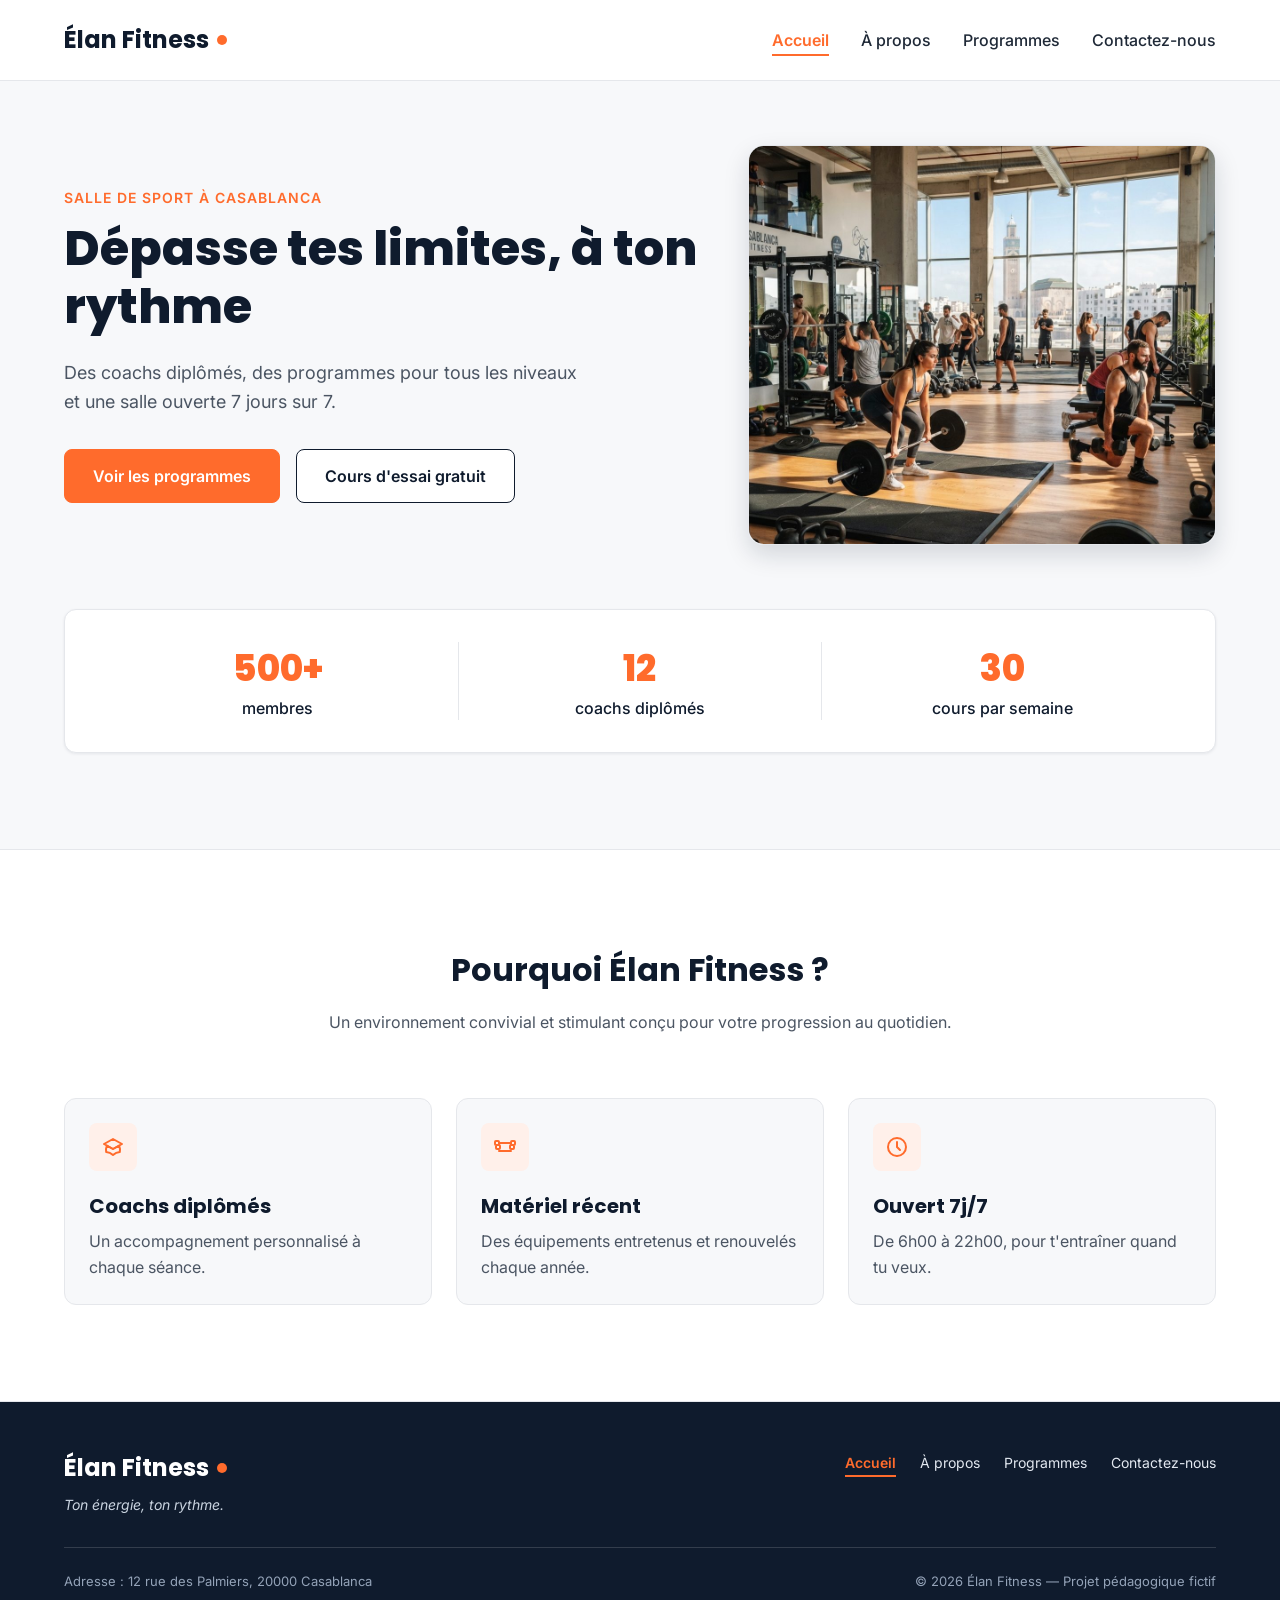
==== Dy2/index.html @ be191803 "-Dy1 : quelques notions sur html et css, travail sur un CV. -Dy2 : Migration d'un site one pager à u" ====
<!DOCTYPE html>
<html lang="fr">

<head>
  <meta charset="UTF-8">
  <meta name="viewport" content="width=device-width, initial-scale=1">
  <meta name="description"
    content="Élan Fitness, salle de sport à Casablanca : musculation, yoga, cardio et boxe fitness avec des coachs diplômés. Réservez votre cours d'essai gratuit.">
  <title>Élan Fitness | Salle de sport à Casablanca</title>

  <link rel="preconnect" href="https://fonts.googleapis.com">
  <link rel="preconnect" href="https://fonts.gstatic.com" crossorigin>
  <link
    href="https://fonts.googleapis.com/css2?family=Inter:wght@400;500;600&family=Poppins:wght@600;700;800&display=swap"
    rel="stylesheet">

  <link rel="stylesheet" href="style.css">
</head>

<body>

  <header class="en-tete">
    <div class="conteneur en-tete-contenu">
      <a href="#accueil" class="logo">Élan Fitness</a>

      <nav aria-label="Navigation principale">
        <ul class="menu">
          <li><a href="#accueil" class="lien-actif">Accueil</a></li>
          <li><a href="a-propos.html">À propos</a></li>
          <li><a href="program.html">Programmes</a></li>
          <li><a href="contactez-nous.html">Contactez-nous</a></li>
    </div>
  </header>

  <main>

    <section id="accueil" class="hero">
      <div class="conteneur">

        <div class="hero-contenu">
          <div class="hero-texte">
            <p class="sur-titre">Salle de sport à Casablanca</p>
            <h1>Dépasse tes limites, à ton rythme</h1>
            <p class="hero-description">
              Des coachs diplômés, des programmes pour tous les niveaux et une salle ouverte 7 jours sur 7.
            </p>
            <div class="boutons">
              <a href="#programmes" class="bouton bouton-principal">Voir les programmes</a>
              <a href="#contact" class="bouton bouton-secondaire">Cours d'essai gratuit</a>
            </div>
          </div>

          <img class="hero-image" src="img/hero.jpg"
            alt="Des personnes s'entraînent dans une salle de sport lumineuse à Casablanca">
        </div>

        <div class="chiffres">
          <div class="chiffre">
            <p class="chiffre-nombre">500+</p>
            <p>membres</p>
          </div>
          <div class="chiffre">
            <p class="chiffre-nombre">12</p>
            <p>coachs diplômés</p>
          </div>
          <div class="chiffre">
            <p class="chiffre-nombre">30</p>
            <p>cours par semaine</p>
          </div>
        </div>

      </div>
    </section>

    <section class="section section-blanche">
      <div class="conteneur">

        <div class="section-titre">
          <h2>Pourquoi Élan Fitness ?</h2>
          <p>Un environnement convivial et stimulant conçu pour votre progression au quotidien.</p>
        </div>

        <div class="cartes">
          <article class="carte carte-avantage">
            <div class="icone"><img src="img/icone-coach.svg" alt=""></div>
            <h3>Coachs diplômés</h3>
            <p>Un accompagnement personnalisé à chaque séance.</p>
          </article>

          <article class="carte carte-avantage">
            <div class="icone"><img src="img/icone-materiel.svg" alt=""></div>
            <h3>Matériel récent</h3>
            <p>Des équipements entretenus et renouvelés chaque année.</p>
          </article>

          <article class="carte carte-avantage">
            <div class="icone"><img src="img/icone-horloge.svg" alt=""></div>
            <h3>Ouvert 7j/7</h3>
            <p>De 6h00 à 22h00, pour t'entraîner quand tu veux.</p>
          </article>
        </div>

      </div>
    </section>



  </main>

  <footer class="pied-de-page">
    <div class="conteneur">

      <div class="pied-haut">
        <div>
          <p class="logo logo-clair">Élan Fitness</p>
          <p class="slogan">Ton énergie, ton rythme.</p>
        </div>

        <nav aria-label="Navigation du pied de page">
          <ul class="menu menu-pied">
            <li><a href="#accueil"  class="lien-actif">Accueil</a></li>
            <li><a href="a-propos.html">À propos</a></li>
            <li><a href="program.html">Programmes</a></li>
            <li><a href="contactez-nous.html">Contactez-nous</a></li>
          </ul>
        </nav>
      </div>

      <div class="pied-bas">
        <p>Adresse : 12 rue des Palmiers, 20000 Casablanca</p>
        <p>&copy; 2026 Élan Fitness — Projet pédagogique fictif</p>
      </div>

    </div>
  </footer>

</body>

</html>
---- Dy2/style.css ----
* {
  box-sizing: border-box;
  margin: 0;
  padding: 0;
}

html {
  scroll-behavior: smooth;
}

body {
  font-family: 'Inter', Arial, sans-serif;
  font-size: 16px;
  line-height: 1.5;
  color: #1F2937;
  background-color: #F7F8FA;
}

h1, h2, h3, h4 {
  font-family: 'Poppins', Arial, sans-serif;
  color: #0F1B2D;
}

a {
  color: inherit;
  text-decoration: none;
}

ul {
  list-style: none;
}

img {
  display: block;
  max-width: 100%;
}

a:focus-visible,
button:focus-visible {
  outline: 3px solid #FF6B2C;
  outline-offset: 2px;
}

.conteneur {
  width: 100%;
  max-width: 1200px;
  margin: 0 auto;
  padding: 0 24px;
}

.section {
  padding: 96px 0;
}

.section-blanche {
  background-color: #FFFFFF;
  border-top: 1px solid #E5E7EB;
  border-bottom: 1px solid #E5E7EB;
}

.section-titre {
  max-width: 640px;
  margin: 0 auto 64px;
  text-align: center;
}

.section-titre h2 {
  font-size: 32px;
  margin-bottom: 16px;
}

.section-titre h3 {
  font-size: 26px;
  margin-bottom: 12px;
}

.section-titre p {
  color: #4B5563;
}

.sur-titre {
  font-size: 14px;
  font-weight: 600;
  color: #FF6B2C;
  text-transform: uppercase;
  letter-spacing: 1px;
  margin-bottom: 12px;
}

.bouton {
  display: inline-block;
  padding: 14px 28px;
  border-radius: 8px;
  font-size: 16px;
  font-weight: 600;
  text-align: center;
  cursor: pointer;
}

.bouton-principal {
  background-color: #FF6B2C;
  border: 1px solid #FF6B2C;
  color: #FFFFFF;
}

.bouton-principal:hover {
  background-color: #F05817;
}

.bouton-secondaire {
  background-color: #FFFFFF;
  border: 1px solid #0F1B2D;
  color: #0F1B2D;
}

.bouton-secondaire:hover {
  background-color: #F3F4F6;
}

.cartes {
  display: flex;
  gap: 24px;
}

.carte {
  flex: 1;
  background-color: #FFFFFF;
  border: 1px solid #E5E7EB;
  border-radius: 12px;
  box-shadow: 0 1px 3px rgba(15, 27, 45, 0.08);
}

.icone {
  width: 48px;
  height: 48px;
  background-color: #FFF0EA;
  border-radius: 8px;
  display: flex;
  align-items: center;
  justify-content: center;
}

.icone img {
  width: 24px;
  height: 24px;
}

.icone-petite {
  width: 32px;
  height: 32px;
  border-radius: 50%;
}

.icone-petite img {
  width: 16px;
  height: 16px;
}

.en-tete {
  position: sticky;
  top: 0;
  z-index: 10;
  background-color: #FFFFFF;
  border-bottom: 1px solid #E5E7EB;
}

.en-tete-contenu {
  height: 80px;
  display: flex;
  align-items: center;
  justify-content: space-between;
}

.logo {
  display: flex;
  align-items: center;
  font-family: 'Poppins', Arial, sans-serif;
  font-size: 24px;
  font-weight: 700;
  color: #0F1B2D;
}

.logo::after {
  content: "";
  width: 10px;
  height: 10px;
  margin-left: 8px;
  background-color: #FF6B2C;
  border-radius: 50%;
}

.menu {
  display: flex;
  gap: 32px;
}

.menu a {
  font-weight: 500;
  padding-bottom: 4px;
  border-bottom: 2px solid transparent;
}

.menu a:hover {
  color: #FF6B2C;
}

.menu .lien-actif {
  color: #FF6B2C;
  font-weight: 600;
  border-bottom-color: #FF6B2C;
}

.hero {
  padding: 64px 0 96px;
}

.hero-contenu {
  display: flex;
  align-items: center;
  gap: 32px;
}

.hero-texte {
  flex: 7;
}

.hero-texte h1 {
  font-size: 48px;
  font-weight: 800;
  line-height: 1.2;
  margin-bottom: 24px;
}

.hero-description {
  max-width: 520px;
  font-size: 18px;
  line-height: 1.6;
  color: #4B5563;
  margin-bottom: 32px;
}

.boutons {
  display: flex;
  flex-wrap: wrap;
  gap: 16px;
}

.hero-image {
  flex: 5;
  min-width: 0;
  height: 400px;
  object-fit: cover;
  border-radius: 16px;
  border: 1px solid #E5E7EB;
  box-shadow: 0 10px 25px rgba(15, 27, 45, 0.15);
}

.chiffres {
  display: flex;
  margin-top: 64px;
  padding: 32px;
  background-color: #FFFFFF;
  border: 1px solid #E5E7EB;
  border-radius: 12px;
  box-shadow: 0 1px 3px rgba(15, 27, 45, 0.08);
}

.chiffre {
  flex: 1;
  text-align: center;
  font-weight: 500;
  color: #0F1B2D;
}

.chiffre + .chiffre {
  border-left: 1px solid #E5E7EB;
}

.chiffre-nombre {
  font-family: 'Poppins', Arial, sans-serif;
  font-size: 36px;
  font-weight: 800;
  color: #FF6B2C;
}

.carte-avantage {
  padding: 24px;
  background-color: #F7F8FA;
  box-shadow: none;
}

.carte-avantage .icone {
  margin-bottom: 20px;
}

.carte-avantage h3 {
  font-size: 20px;
  margin-bottom: 8px;
}

.carte-avantage p {
  color: #4B5563;
  line-height: 1.6;
}

.apropos-contenu {
  display: flex;
  align-items: center;
  gap: 64px;
}

.apropos-texte {
  flex: 7;
}

.apropos-texte h2 {
  font-size: 36px;
  line-height: 1.2;
  margin-bottom: 20px;
}

.apropos-texte p {
  color: #4B5563;
  line-height: 1.7;
  margin-bottom: 16px;
}

.valeurs {
  display: flex;
  gap: 16px;
  margin-top: 32px;
}

.valeur {
  flex: 1;
  display: flex;
  align-items: center;
  gap: 12px;
  padding: 12px 16px;
  background-color: #FFFFFF;
  border: 1px solid #E5E7EB;
  border-radius: 12px;
  font-family: 'Poppins', Arial, sans-serif;
  font-size: 14px;
  font-weight: 600;
  color: #0F1B2D;
}

.apropos-image {
  flex: 5;
  min-width: 0;
  height: 360px;
  object-fit: cover;
  border-radius: 16px;
  box-shadow: 0 10px 25px rgba(15, 27, 45, 0.15);
}

.carte-programme {
  display: flex;
  flex-direction: column;
  overflow: hidden;
}

.carte-programme > img {
  width: 100%;
  height: 200px;
  object-fit: cover;
}

.programme-corps {
  flex: 1;
  display: flex;
  flex-direction: column;
  padding: 20px;
}

.programme-corps h3 {
  font-size: 20px;
  margin-bottom: 8px;
}

.programme-corps p {
  font-size: 15px;
  color: #4B5563;
}

.etiquette {
  align-self: flex-start;
  padding: 4px 10px;
  margin-bottom: 12px;
  border-radius: 6px;
  font-size: 12px;
  font-weight: 600;
}

.etiquette-orange {
  background-color: #FFEDE5;
  color: #C2410C;
}

.etiquette-bleue {
  background-color: #DBEAFE;
  color: #1D4ED8;
}

.etiquette-verte {
  background-color: #D1FAE5;
  color: #047857;
}

.programme-corps .duree {
  display: flex;
  align-items: center;
  gap: 8px;
  margin-top: auto;
  padding-top: 16px;
  border-top: 1px solid #E5E7EB;
  font-size: 13px;
  font-weight: 600;
  color: #0F1B2D;
}

.programme-corps h3 + p {
  margin-bottom: 16px;
}

.duree img {
  width: 16px;
  height: 16px;
}

.formules {
  margin-top: 96px;
}

.formule {
  position: relative;
  display: flex;
  flex-direction: column;
  padding: 28px;
}

.formule h4 {
  font-size: 20px;
}

.prix {
  margin: 8px 0 16px;
  font-family: 'Poppins', Arial, sans-serif;
  font-size: 30px;
  font-weight: 800;
  color: #FF6B2C;
}

.prix span {
  font-family: 'Inter', Arial, sans-serif;
  font-size: 16px;
  font-weight: 500;
  color: #4B5563;
}

.prix-note {
  margin: -8px 0 16px;
  font-size: 13px;
  color: #4B5563;
}

.formule-liste {
  flex: 1;
  margin-bottom: 24px;
}

.formule-liste li {
  padding-left: 28px;
  margin-bottom: 12px;
  font-size: 15px;
  background-image: url('img/icone-check.svg');
  background-repeat: no-repeat;
  background-position: left center;
  background-size: 16px;
}

.formule .bouton {
  display: block;
}

.formule-populaire {
  border: 2px solid #FF6B2C;
  box-shadow: 0 10px 25px rgba(255, 107, 44, 0.2);
}

.badge-populaire {
  position: absolute;
  top: -14px;
  left: 50%;
  transform: translateX(-50%);
  padding: 4px 14px;
  background-color: #FF6B2C;
  border-radius: 999px;
  font-size: 12px;
  font-weight: 700;
  text-transform: uppercase;
  color: #FFFFFF;
}

.pied-de-page {
  padding: 48px 0 32px;
  background-color: #0F1B2D;
  color: #FFFFFF;
}

.pied-haut {
  display: flex;
  justify-content: space-between;
  align-items: flex-start;
  padding-bottom: 32px;
  border-bottom: 1px solid rgba(255, 255, 255, 0.15);
}

.logo-clair {
  color: #FFFFFF;
}

.slogan {
  margin-top: 8px;
  font-size: 14px;
  font-style: italic;
  color: #CBD5E1;
}

.menu-pied {
  gap: 24px;
}

.menu-pied a {
  font-size: 14px;
  font-weight: 400;
  color: #E2E8F0;
}

.pied-bas {
  display: flex;
  justify-content: space-between;
  margin-top: 24px;
  font-size: 13px;
  color: #94A3B8;
}
.contact-nous{
  display: flex;
  justify-content: center;
  align-items: center;
  height: 100vh;
}

/* .contact-form > label{
  display: flex;
  justify-self: self-start;
} */

.contact-form > input{
  display: flex;
  justify-self: self-end;
}
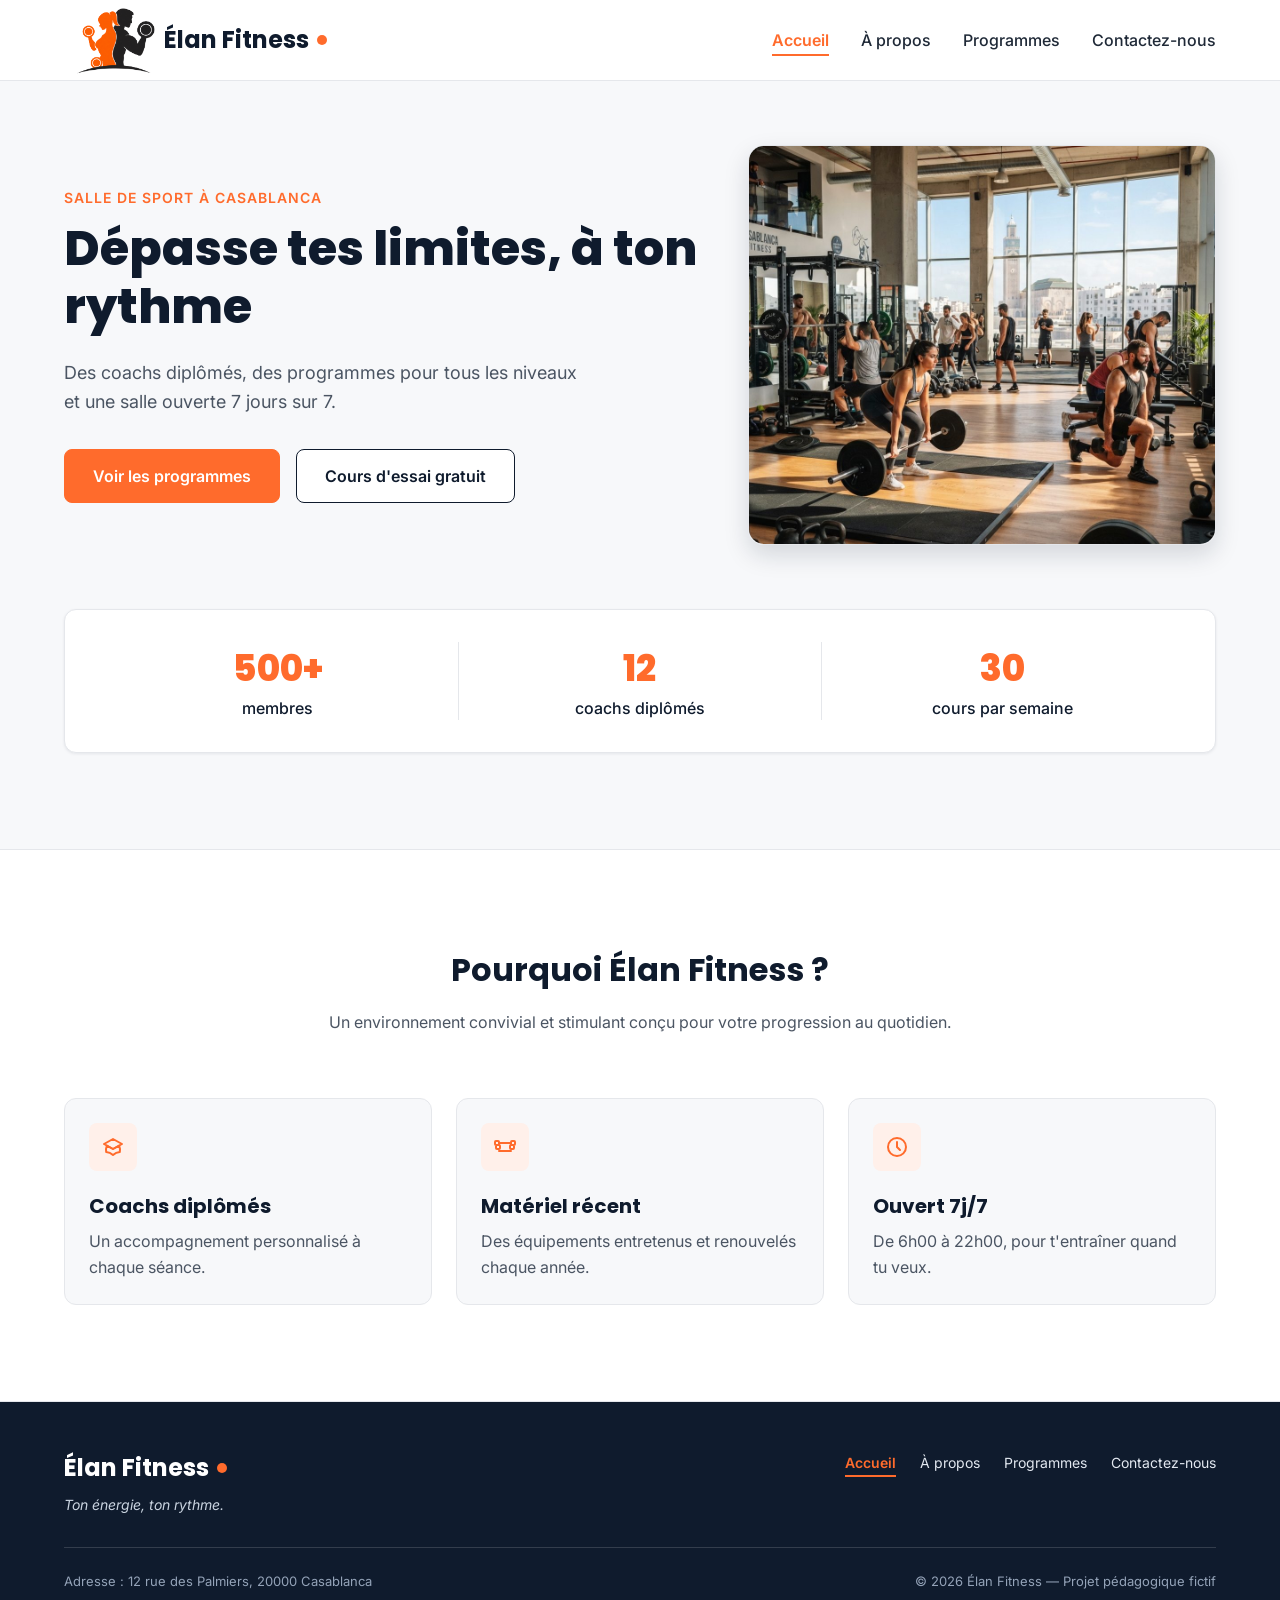
==== commit 39b555e4: "make the website responsive" ====
--- a/Dy2/index.html
+++ b/Dy2/index.html
@@ -21,14 +21,18 @@
 
   <header class="en-tete">
     <div class="conteneur en-tete-contenu">
-      <a href="#accueil" class="logo">Élan Fitness</a>
+      <a href="#accueil" class="logo"><img src="img/ChatGPT Image 9 oct. 2026, 14_54_00.png" alt="">Élan Fitness</a>
+
 
       <nav aria-label="Navigation principale">
+        <img src="img/icone-coach.svg" alt="">
         <ul class="menu">
           <li><a href="#accueil" class="lien-actif">Accueil</a></li>
           <li><a href="a-propos.html">À propos</a></li>
           <li><a href="program.html">Programmes</a></li>
           <li><a href="contactez-nous.html">Contactez-nous</a></li>
+        </ul>
+      </nav>
     </div>
   </header>
 
@@ -118,7 +122,7 @@
 
         <nav aria-label="Navigation du pied de page">
           <ul class="menu menu-pied">
-            <li><a href="#accueil"  class="lien-actif">Accueil</a></li>
+            <li><a href="#accueil" class="lien-actif">Accueil</a></li>
             <li><a href="a-propos.html">À propos</a></li>
             <li><a href="program.html">Programmes</a></li>
             <li><a href="contactez-nous.html">Contactez-nous</a></li>
--- a/Dy2/style.css
+++ b/Dy2/style.css
@@ -16,7 +16,10 @@
   background-color: #F7F8FA;
 }
 
-h1, h2, h3, h4 {
+h1,
+h2,
+h3,
+h4 {
   font-family: 'Poppins', Arial, sans-serif;
   color: #0F1B2D;
 }
@@ -180,6 +183,11 @@
   color: #0F1B2D;
 }
 
+.logo img{
+  box-sizing: content-box;
+  height: 80px;
+}
+
 .logo::after {
   content: "";
   width: 10px;
@@ -192,6 +200,11 @@
 .menu {
   display: flex;
   gap: 32px;
+}
+
+.conteneur>nav img {
+  height: 25px;
+  display: none;
 }
 
 .menu a {
@@ -272,7 +285,7 @@
   color: #0F1B2D;
 }
 
-.chiffre + .chiffre {
+.chiffre+.chiffre {
   border-left: 1px solid #E5E7EB;
 }
 
@@ -361,7 +374,7 @@
   overflow: hidden;
 }
 
-.carte-programme > img {
+.carte-programme>img {
   width: 100%;
   height: 200px;
   object-fit: cover;
@@ -420,7 +433,7 @@
   color: #0F1B2D;
 }
 
-.programme-corps h3 + p {
+.programme-corps h3+p {
   margin-bottom: 16px;
 }
 
@@ -486,7 +499,7 @@
 
 .formule-populaire {
   border: 2px solid #FF6B2C;
-  box-shadow: 0 10px 25px rgba(255, 107, 44, 0.2);
+  box-shadow: 0 5px 25px rgba(255, 107, 44, 0.2);
 }
 
 .badge-populaire {
@@ -545,19 +558,127 @@
   font-size: 13px;
   color: #94A3B8;
 }
-.contact-nous{
+
+.contact-nous {
   display: flex;
   justify-content: center;
   align-items: center;
   height: 100vh;
 }
 
-/* .contact-form > label{
-  display: flex;
-  justify-self: self-start;
-} */
-
-.contact-form > input{
+.contact-form h1 {
+  text-align: center;
+  font-size: 50px;
+  color: #FF6B2C;
+}
+
+.contact-form {
+  padding: 10px;
+  width: 500px;
+  background-color: #FFFFFF;
+  border-radius: 8px;
+}
+
+.contact-form>input {
   display: flex;
   justify-self: self-end;
-}+  width: 70%;
+}
+
+.contact-form>textarea {
+  display: block;
+  justify-self: center;
+  width: 90%;
+  height: 100px;
+  border: 0 5px 0 0 solid rebeccapurple;
+}
+
+.contact-form>#btn {
+
+  display: block;
+  justify-self: center;
+  margin-block: 20px;
+  padding: 14px 28px;
+  border-radius: 8px;
+  font-size: 16px;
+  font-weight: 600;
+  text-align: center;
+  cursor: pointer;
+
+  background-color: #FFFFFF;
+  border: 1px solid #FF6B2C;
+  color: #F05817;
+}
+
+.contact-form>#btn:hover {
+  background-color: #F05817;
+  color: #FFFFFF;
+
+}
+
+
+@media screen and (max-width : 770px) {
+  body {
+    width: 100vh;
+    zoom: 100%;
+  }
+
+  
+  .en-tete {
+    position: sticky;
+    top: 0;
+    z-index: 10;
+    background-color: #d5c0b7;
+    border-bottom: 1px solid #E5E7EB;
+  }
+
+  .en-tete-contenu {
+    height: auto;
+  }
+
+  .conteneur>nav>ul {
+    display: none;
+  }
+
+  .conteneur>nav img {
+    height: 25px;
+    display: block;
+  }
+
+  .conteneur nav:hover ul {
+    display: flex;
+    flex-direction: column;
+    align-items: center;
+    gap: 15px;
+    padding: 5px;
+    background-color: #E5E7EB;
+    border-radius: 5px;
+    position: absolute;
+    padding-top: 30px;
+    top: 53px;
+    right: 20px;
+  }
+
+  
+  .hero-contenu , .apropos-contenu  {
+    display: flex;
+    flex-direction: column;
+  }
+
+  .cartes{
+    display: block;
+  }
+  .carte-programme{
+    margin-bottom: 20px;
+    height: 25%;
+  }
+  .carte-programme>img{
+    height: auto;
+  }
+
+  .formules > .cartes{
+    display: flex;
+  }
+}
+
+
